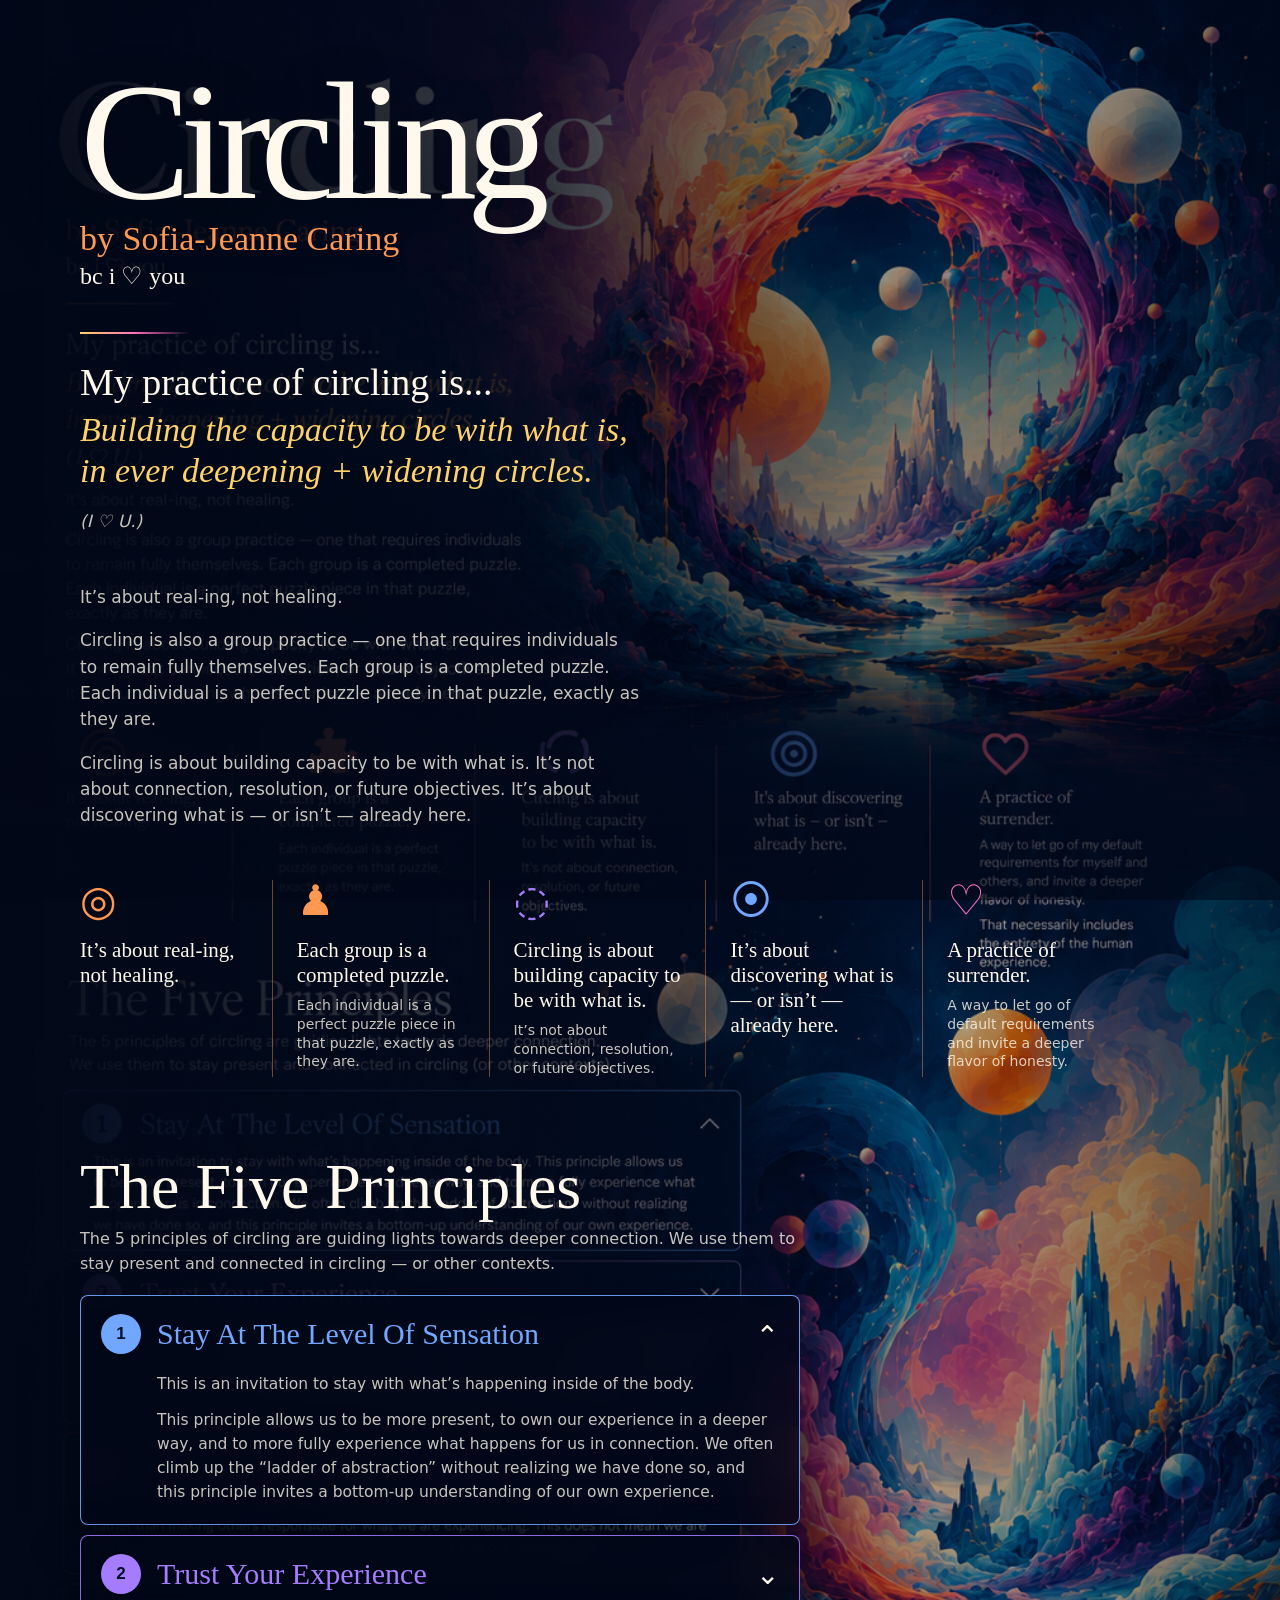
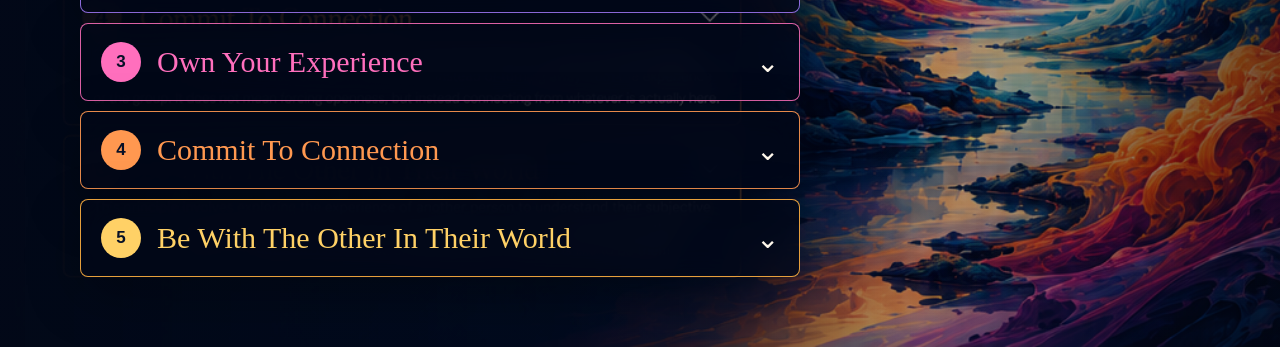
==== circling/index.html @ b7f1a643 "add circling page" ====
<!DOCTYPE html>
<html lang="en">
<head>
  <meta charset="UTF-8" />
  <meta name="viewport" content="width=device-width, initial-scale=1.0" />
  <title>Circling | Sofia-Jeanne Caring</title>
  <link rel="stylesheet" href="styles.css" />
</head>
<body>
  <main class="poster">
    <div class="content">
      <header class="hero">
        <h1>Circling</h1>
        <div class="byline">by Sofia-Jeanne Caring</div>
        <div class="love">bc i ♡ you</div>
        <div class="rule"></div>

        <section class="intro" aria-label="Introduction">
          <h2>My practice of circling is...</h2>
          <p class="claim">Building the capacity to be with what is,<br>in ever deepening + widening circles.</p>
          <p><em>(I ♡ U.)</em></p>
        </section>

        <section class="small-copy" aria-label="About circling">
          <p>It’s about real-ing, not healing.</p>
          <p>Circling is also a group practice — one that requires individuals to remain fully themselves. Each group is a completed puzzle. Each individual is a perfect puzzle piece in that puzzle, exactly as they are.</p>
          <p>Circling is about building capacity to be with what is. It’s not about connection, resolution, or future objectives. It’s about discovering what is — or isn’t — already here.</p>
        </section>

        <section class="icon-row" aria-label="Circling themes">
          <article class="icon-card">
            <span class="icon orange">◎</span>
            <h3>It’s about real-ing, not healing.</h3>
          </article>
          <article class="icon-card">
            <span class="icon orange">♟</span>
            <h3>Each group is a completed puzzle.</h3>
            <p>Each individual is a perfect puzzle piece in that puzzle, exactly as they are.</p>
          </article>
          <article class="icon-card">
            <span class="icon violet">◌</span>
            <h3>Circling is about building capacity to be with what is.</h3>
            <p>It’s not about connection, resolution, or future objectives.</p>
          </article>
          <article class="icon-card">
            <span class="icon blue">⦿</span>
            <h3>It’s about discovering what is — or isn’t — already here.</h3>
          </article>
          <article class="icon-card">
            <span class="icon pink">♡</span>
            <h3>A practice of surrender.</h3>
            <p>A way to let go of default requirements and invite a deeper flavor of honesty.</p>
          </article>
        </section>
      </header>

      <section class="principles" aria-label="The Five Principles">
        <h2>The Five Principles</h2>
        <p>The 5 principles of circling are guiding lights towards deeper connection. We use them to stay present and connected in circling — or other contexts.</p>

        <div class="accordion">
          <details open>
            <summary><span class="num">1</span>Stay At The Level Of Sensation</summary>
            <div class="answer">
              <p>This is an invitation to stay with what’s happening inside of the body.</p>
              <p>This principle allows us to be more present, to own our experience in a deeper way, and to more fully experience what happens for us in connection. We often climb up the “ladder of abstraction” without realizing we have done so, and this principle invites a bottom-up understanding of our own experience.</p>
            </div>
          </details>

          <details>
            <summary><span class="num">2</span>Trust Your Experience</summary>
            <div class="answer">
              <p>Trusting our experience allows us to say “yes” to whatever arises within us, with the understanding that it will inevitably shed light on our own and each others processes.</p>
              <p>Everything we experience holds something important for us. Believing that there is wisdom in an emotion, or trusting the unknown of what we are experiencing, is a powerful opportunity for transformation.</p>
            </div>
          </details>

          <details>
            <summary><span class="num">3</span>Own Your Experience</summary>
            <div class="answer">
              <p>Owning our experience means we take responsibility for what we are feeling and thinking, rather than making others responsible for what we are experiencing.</p>
              <p>This does not mean we are not impacted by others, but that what we feel or think is also our responsibility.</p>
            </div>
          </details>

          <details>
            <summary><span class="num">4</span>Commit To Connection</summary>
            <div class="answer">
              <p>Committing to connection reminds us that when challenging feelings or experiences arise within, we can choose to explore those feelings in connection instead of turning away from the experience or the group.</p>
              <p>It does not mean forcing openness, but instead connecting from whatever is actually here.</p>
            </div>
          </details>

          <details>
            <summary><span class="num">5</span>Be With The Other In Their World</summary>
            <div class="answer">
              <p>This principle involves exploring the experience of another person to understand their subjective experience of the present moment.</p>
              <p>It requires setting aside our own assumptions about their experience, whether it is similar to ours or not, and being open to what it is like to be them.</p>
            </div>
          </details>
        </div>
      </section>
    </div>
  </main>
</body>
</html>
---- circling/styles.css ----
:root {
  --bg: #020817;
  --ink: #fff8ec;
  --muted: rgba(255, 248, 236, .78);
  --orange: #ff9850;
  --gold: #ffd166;
  --pink: #ff6fbd;
  --violet: #a67cff;
  --blue: #72a7ff;
}

* { box-sizing: border-box; }

body {
  margin: 0;
  background: var(--bg);
  color: var(--ink);
  font-family: Inter, ui-sans-serif, system-ui, -apple-system, BlinkMacSystemFont, "Segoe UI", sans-serif;
}

.poster {
  min-height: 100vh;
  position: relative;
  overflow: hidden;
  background:
    linear-gradient(90deg, rgba(2,8,23,.98) 0%, rgba(2,8,23,.76) 43%, rgba(2,8,23,.28) 72%, rgba(2,8,23,.55) 100%),
    url("assets/circling-background.png") top center / cover no-repeat;
}

.poster::after {
  content: "";
  position: fixed;
  inset: 0;
  pointer-events: none;
  background: linear-gradient(to bottom, rgba(2,8,23,.02), rgba(2,8,23,.22) 60%, rgba(2,8,23,.58));
  z-index: 0;
}

.content {
  position: relative;
  z-index: 1;
  width: min(1120px, calc(100% - 48px));
  margin: 0 auto;
  padding: 56px 0 70px;
}

.hero {
  min-height: 680px;
  display: grid;
  align-content: start;
  padding-top: 18px;
}

h1 {
  margin: 0;
  font-family: Georgia, "Times New Roman", serif;
  font-size: clamp(88px, 13vw, 188px);
  font-weight: 500;
  line-height: .82;
  letter-spacing: -.065em;
  text-shadow: 0 18px 60px rgba(0,0,0,.45);
}

.byline {
  margin: 10px 0 4px;
  color: var(--orange);
  font-family: Georgia, "Times New Roman", serif;
  font-size: clamp(23px, 2.8vw, 34px);
}

.love {
  margin: 0 0 24px;
  font-family: Georgia, "Times New Roman", serif;
  font-size: clamp(18px, 2vw, 24px);
}

.rule {
  width: 110px;
  height: 2px;
  margin: 18px 0 26px;
  background: linear-gradient(90deg, var(--gold), var(--pink), transparent);
}

.intro, .small-copy { max-width: 560px; }

.intro h2 {
  margin: 0 0 6px;
  font-family: Georgia, "Times New Roman", serif;
  font-size: clamp(26px, 3.2vw, 38px);
  font-weight: 500;
}

.claim {
  margin: 0 0 16px;
  color: var(--gold);
  font-family: Georgia, "Times New Roman", serif;
  font-style: italic;
  font-size: clamp(24px, 3vw, 34px);
  line-height: 1.18;
}

p {
  color: var(--muted);
  font-size: 17px;
  line-height: 1.55;
}

.small-copy { margin-top: 16px; }

.icon-row {
  display: grid;
  grid-template-columns: repeat(5, 1fr);
  gap: 24px;
  margin: 34px 0 58px;
  max-width: 1060px;
}

.icon-card {
  min-height: 150px;
  padding: 0 18px 0 0;
  border-right: 1px solid rgba(255, 157, 90, .42);
}

.icon-card:last-child { border-right: 0; }

.icon {
  display: block;
  margin-bottom: 16px;
  font-size: 42px;
  line-height: 1;
}

.orange { color: var(--orange); }
.violet { color: var(--violet); }
.blue { color: var(--blue); }
.pink { color: var(--pink); }

.icon-card h3 {
  margin: 0 0 8px;
  font-family: Georgia, "Times New Roman", serif;
  font-size: 21px;
  font-weight: 500;
}

.icon-card p {
  margin: 0;
  font-size: 14px;
  line-height: 1.35;
}

.principles {
  max-width: 720px;
  margin-top: 20px;
}

.principles h2 {
  margin: 0 0 8px;
  font-family: Georgia, "Times New Roman", serif;
  font-size: clamp(46px, 5vw, 68px);
  font-weight: 500;
  line-height: 1;
}

.principles > p {
  margin: 0 0 18px;
  font-size: 16px;
}

.accordion {
  display: grid;
  gap: 10px;
}

details {
  border: 1px solid rgba(255,255,255,.28);
  border-radius: 8px;
  background: rgba(2, 8, 23, .74);
  backdrop-filter: blur(14px);
  overflow: hidden;
  box-shadow: 0 18px 54px rgba(0,0,0,.28);
}

details:nth-child(1) { border-color: rgba(114,167,255,.9); }
details:nth-child(2) { border-color: rgba(166,124,255,.86); }
details:nth-child(3) { border-color: rgba(255,111,189,.86); }
details:nth-child(4) { border-color: rgba(255,152,80,.9); }
details:nth-child(5) { border-color: rgba(255,177,65,.9); }

summary {
  cursor: pointer;
  list-style: none;
  display: flex;
  align-items: center;
  gap: 16px;
  padding: 18px 20px;
  font-family: Georgia, "Times New Roman", serif;
  font-size: clamp(22px, 2.5vw, 30px);
}

summary::-webkit-details-marker { display: none; }

summary::after {
  content: "⌄";
  margin-left: auto;
  color: var(--ink);
  font-family: Inter, sans-serif;
  font-size: 28px;
  transition: transform .2s ease;
}

details[open] summary::after { transform: rotate(180deg); }

.num {
  width: 40px;
  height: 40px;
  flex: 0 0 auto;
  display: grid;
  place-items: center;
  border-radius: 50%;
  color: #071027;
  font-family: Inter, sans-serif;
  font-weight: 900;
  font-size: 17px;
}

details:nth-child(1) .num { background: var(--blue); }
details:nth-child(2) .num { background: var(--violet); }
details:nth-child(3) .num { background: var(--pink); }
details:nth-child(4) .num { background: var(--orange); }
details:nth-child(5) .num { background: var(--gold); }

details:nth-child(1) summary { color: var(--blue); }
details:nth-child(2) summary { color: var(--violet); }
details:nth-child(3) summary { color: var(--pink); }
details:nth-child(4) summary { color: var(--orange); }
details:nth-child(5) summary { color: var(--gold); }

.answer {
  padding: 0 24px 20px 76px;
}

.answer p {
  margin: 0 0 12px;
  font-size: 15.5px;
  line-height: 1.55;
}

.answer p:last-child { margin-bottom: 0; }

@media (max-width: 900px) {
  .poster {
    background-position: top center;
    background-size: auto 100%;
  }

  .content {
    width: min(100% - 28px, 720px);
    padding-top: 34px;
  }

  .hero {
    min-height: auto;
    padding-bottom: 32px;
  }

  .icon-row {
    grid-template-columns: 1fr;
    gap: 12px;
  }

  .icon-card {
    border-right: 0;
    border-bottom: 1px solid rgba(255, 157, 90, .32);
    padding-bottom: 16px;
  }

  .answer { padding-left: 24px; }
}
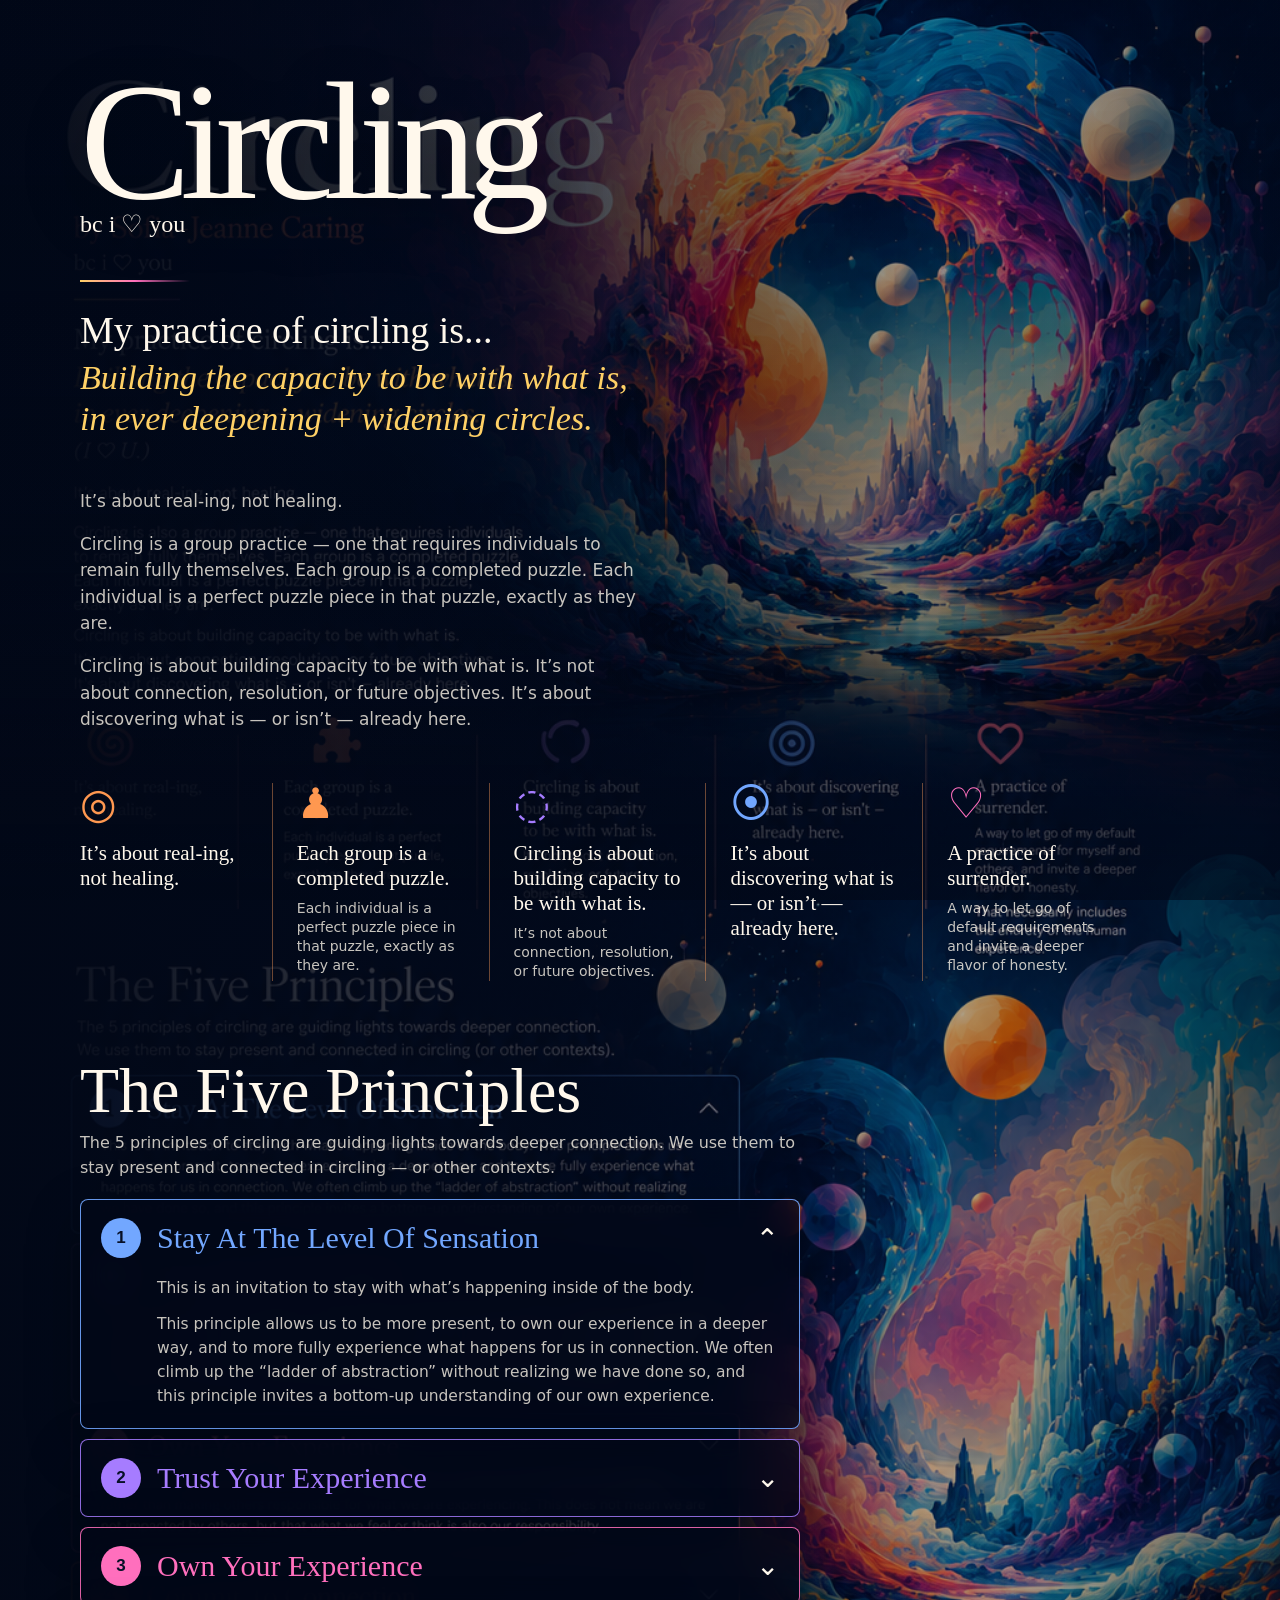
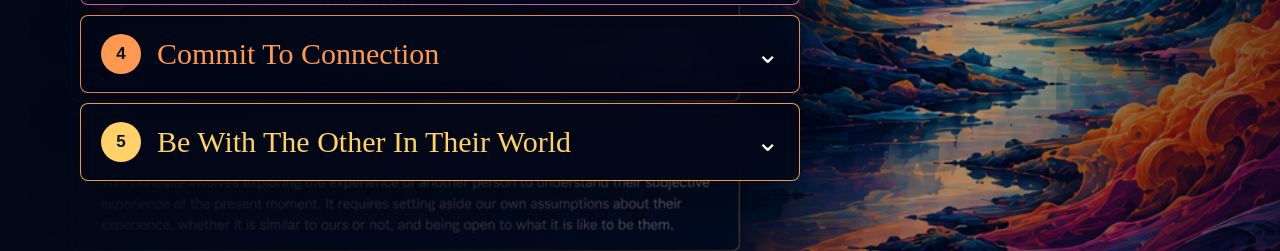
==== commit 9471ced8: "Simplify title and remove byline from index.html" ====
--- a/circling/index.html
+++ b/circling/index.html
@@ -3,7 +3,7 @@
 <head>
   <meta charset="UTF-8" />
   <meta name="viewport" content="width=device-width, initial-scale=1.0" />
-  <title>Circling | Sofia-Jeanne Caring</title>
+  <title>Circling</title>
   <link rel="stylesheet" href="styles.css" />
 </head>
 <body>
@@ -11,19 +11,17 @@
     <div class="content">
       <header class="hero">
         <h1>Circling</h1>
-        <div class="byline">by Sofia-Jeanne Caring</div>
         <div class="love">bc i ♡ you</div>
         <div class="rule"></div>
 
         <section class="intro" aria-label="Introduction">
           <h2>My practice of circling is...</h2>
           <p class="claim">Building the capacity to be with what is,<br>in ever deepening + widening circles.</p>
-          <p><em>(I ♡ U.)</em></p>
         </section>
 
         <section class="small-copy" aria-label="About circling">
           <p>It’s about real-ing, not healing.</p>
-          <p>Circling is also a group practice — one that requires individuals to remain fully themselves. Each group is a completed puzzle. Each individual is a perfect puzzle piece in that puzzle, exactly as they are.</p>
+          <p>Circling is a group practice — one that requires individuals to remain fully themselves. Each group is a completed puzzle. Each individual is a perfect puzzle piece in that puzzle, exactly as they are.</p>
           <p>Circling is about building capacity to be with what is. It’s not about connection, resolution, or future objectives. It’s about discovering what is — or isn’t — already here.</p>
         </section>
 
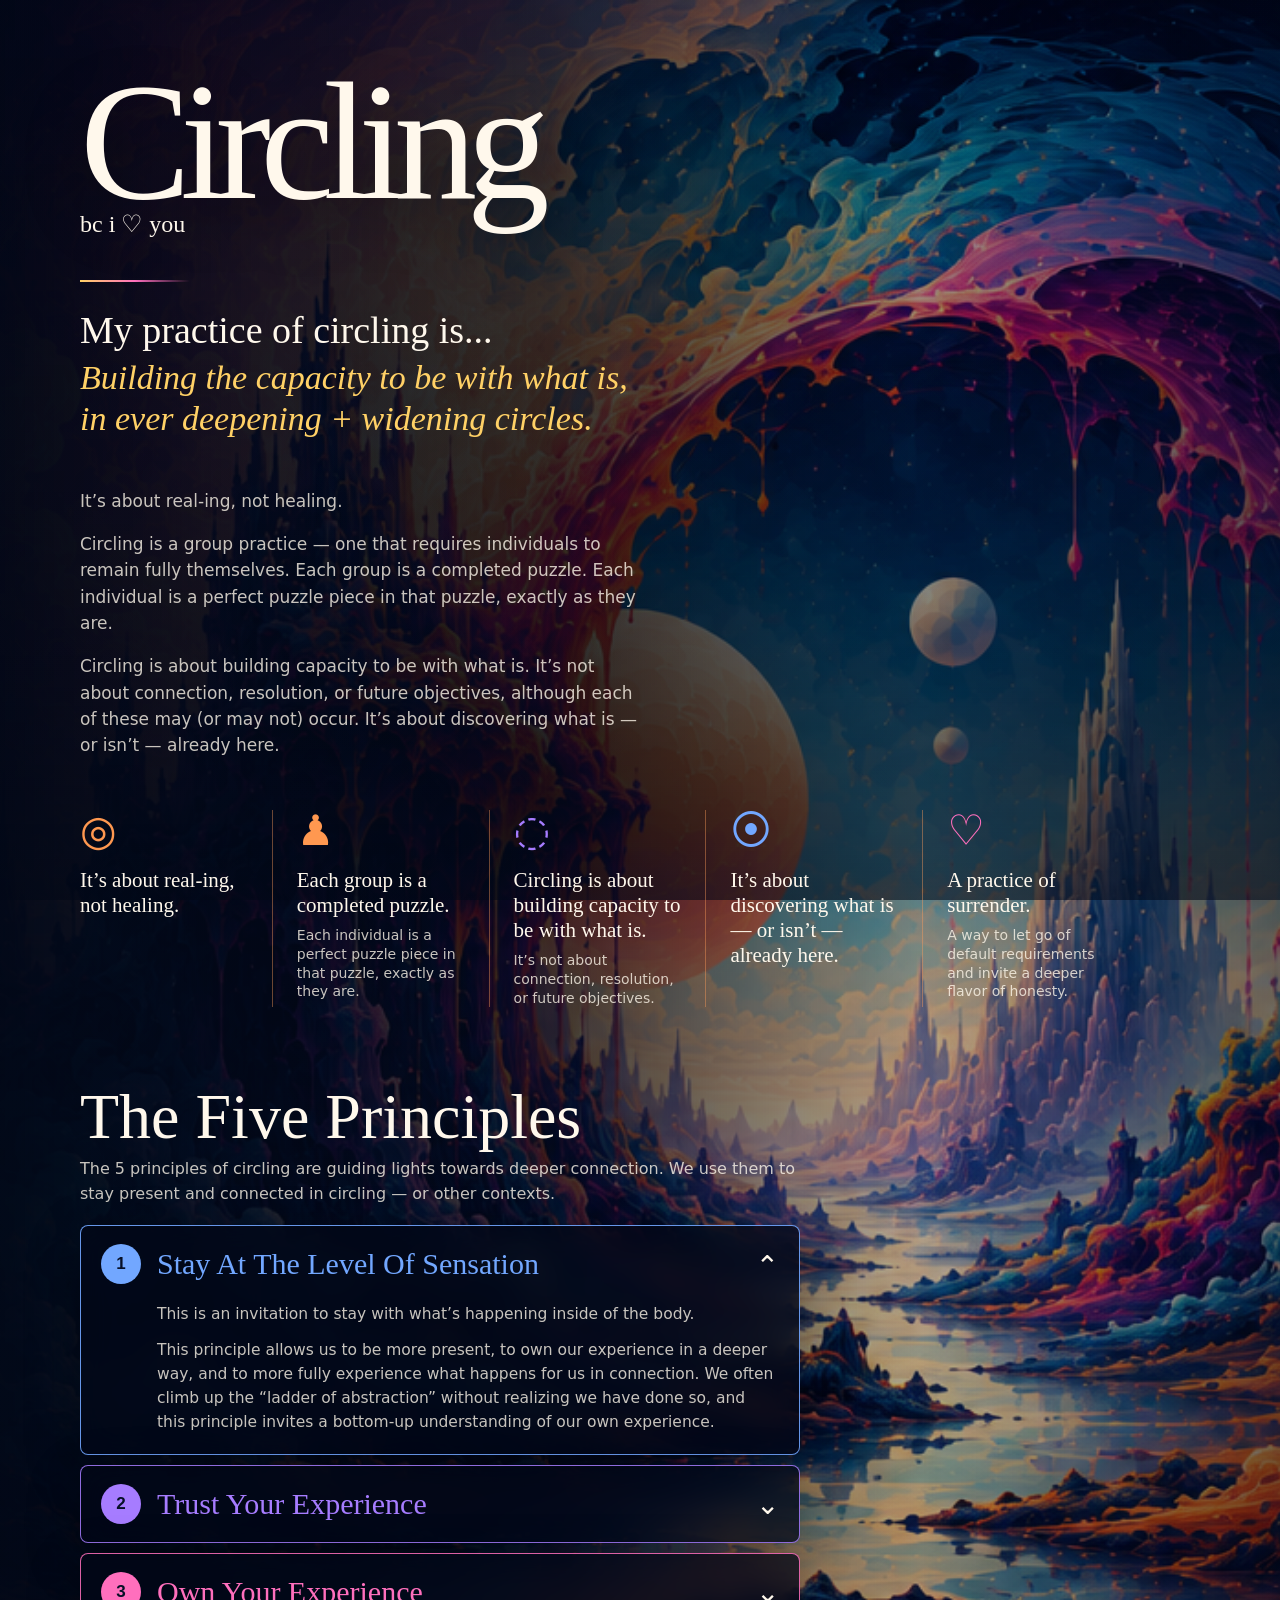
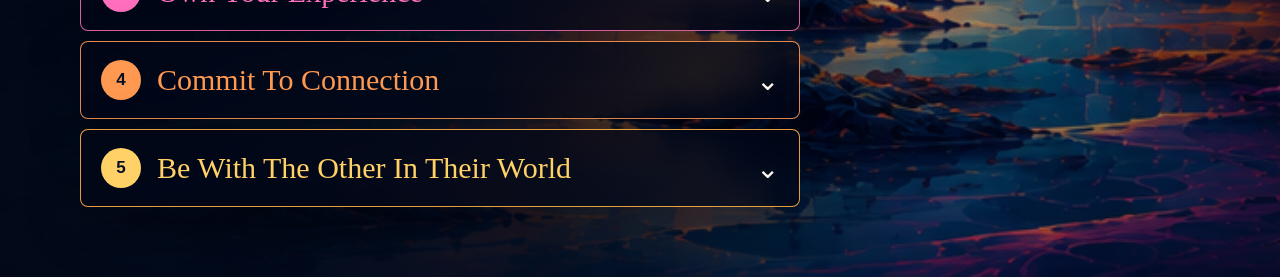
==== commit 7694571f: "Update description of Circling practice" ====
--- a/circling/index.html
+++ b/circling/index.html
@@ -22,7 +22,7 @@
         <section class="small-copy" aria-label="About circling">
           <p>It’s about real-ing, not healing.</p>
           <p>Circling is a group practice — one that requires individuals to remain fully themselves. Each group is a completed puzzle. Each individual is a perfect puzzle piece in that puzzle, exactly as they are.</p>
-          <p>Circling is about building capacity to be with what is. It’s not about connection, resolution, or future objectives. It’s about discovering what is — or isn’t — already here.</p>
+          <p>Circling is about building capacity to be with what is. It’s not about connection, resolution, or future objectives, although each of these may (or may not) occur. It’s about discovering what is — or isn’t — already here.</p>
         </section>
 
         <section class="icon-row" aria-label="Circling themes">
